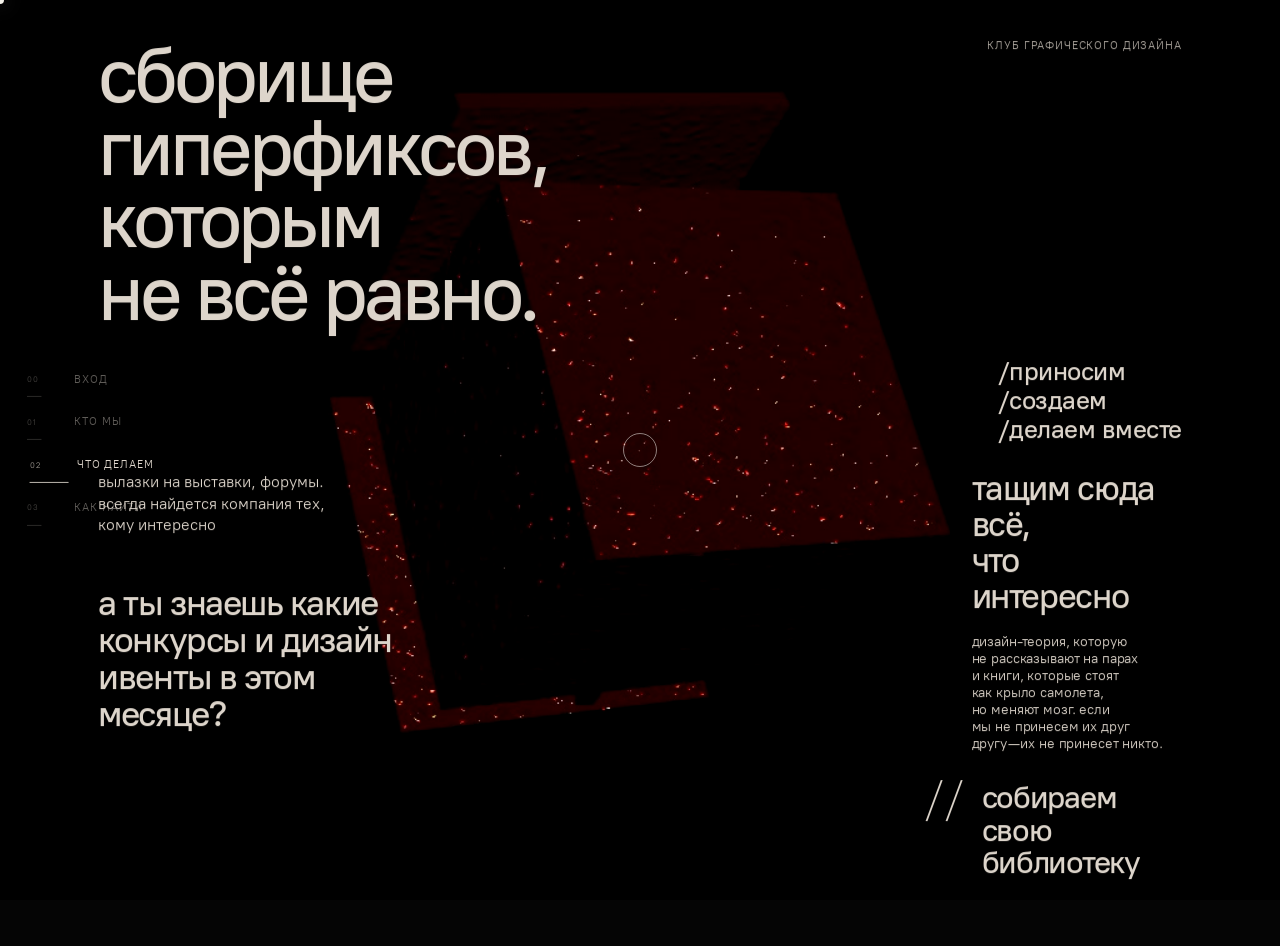
==== chto-my-delaem.html @ bb672cd8 "Publish complete current site" ====
<!doctype html>
<html lang="ru">
<head>
  <meta charset="UTF-8" />
  <meta name="viewport" content="width=device-width, initial-scale=1.0" />
  <title>Что мы делаем — Pulse Atelier</title>
  <meta name="description" content="Страница Что мы делаем" />
  <link rel="stylesheet" href="styles.css?v=20260805-nav-fix1" />
</head>
<body class="page-what">
  <div class="background-media" aria-hidden="true">
    <video class="page-what-cube-video scene-video" autoplay muted loop playsinline preload="metadata" poster="media/what-bg-poster.jpg?v=20260329-whatcube2" tabindex="-1">
      <source src="media/what-bg.mp4?v=20260329-whatcube2" type="video/mp4" />
    </video>
  </div>
  <div class="cursor-dot" aria-hidden="true"></div>
  <div class="cursor-ring" aria-hidden="true"></div>
  <nav class="route-map" aria-label="Маршрут сайта">
    <a class="route-map-item" href="index.html">
      <span class="route-map-index">00</span>
      <span class="route-map-label">вход</span>
    </a>
    <a class="route-map-item" href="kto-my.html">
      <span class="route-map-index">01</span>
      <span class="route-map-label">кто мы</span>
    </a>
    <a class="route-map-item is-active" href="chto-my-delaem.html" aria-current="page">
      <span class="route-map-index">02</span>
      <span class="route-map-label">что делаем</span>
    </a>
    <a class="route-map-item" href="kak-naiti.html">
      <span class="route-map-index">03</span>
      <span class="route-map-label">как найти</span>
    </a>
  </nav>

  <main class="subpage-main">
    <section class="subpage-panel container panel reveal" data-tone="calm">
      <article class="frame what-editorial-frame">
        <a class="subpage-home-link motion-fade" href="index.html">КЛУБ ГРАФИЧЕСКОГО ДИЗАЙНА</a>

        <p class="what-utility motion-fade" aria-label="Как мы работаем">
          <span>/приносим</span>
          <span>/создаем</span>
          <span>/делаем вместе</span>
        </p>

        <h1 class="what-manifesto motion-heading-single">
          сборище гиперфиксов,<br />
          которым не&nbsp;всё равно.
        </h1>

        <p class="what-side-note">
          <span class="what-line what-line--fixed">вылазки на выставки, форумы.</span>
          <span class="what-line what-line--fixed">всегда найдется компания тех,</span>
          <span class="what-line what-line--fixed">кому интересно</span>
        </p>

        <p class="what-question">
          <span class="what-line what-line--fixed">а&nbsp;ты знаешь какие</span>
          <span class="what-line what-line--fixed">конкурсы и&nbsp;дизайн</span>
          <span class="what-line what-line--fixed">ивенты в&nbsp;этом</span>
          <span class="what-line what-line--fixed">месяце?</span>
        </p>

        <section class="what-gather" aria-label="Что мы тащим сюда">
          <h2 class="what-gather-title">
            тащим сюда всё,<br />
            что интересно
          </h2>
          <p class="what-gather-copy">
            <span class="what-line what-line--fixed">дизайн-теория, которую</span>
            <span class="what-line what-line--fixed">не рассказывают на парах</span>
            <span class="what-line what-line--fixed">и книги, которые стоят</span>
            <span class="what-line what-line--fixed">как крыло самолета,</span>
            <span class="what-line what-line--fixed">но меняют мозг. если</span>
            <span class="what-line what-line--fixed">мы не принесем их друг</span>
            <span class="what-line what-line--fixed">другу &mdash; их не принесет никто.</span>
          </p>
        </section>

        <div class="what-library" aria-label="Библиотека">
          <p class="what-library-mark">//</p>
          <p class="what-library-title">
            собираем свою<br />
            библиотеку
          </p>
        </div>

      </article>
    </section>
  </main>

  <script src="vendor/gsap/gsap.min.js"></script>
  <script src="vendor/gsap/ScrollTrigger.min.js"></script>
  <script src="script.js?v=20260805-video-fix1"></script>
</body>
</html>
---- styles.css ----
@font-face {
  font-family: "PT Root UI";
  src:
    url("media/fonts/pt-root-ui/pt-root-ui-light.woff2") format("woff2"),
    url("media/fonts/pt-root-ui/pt-root-ui-light.woff") format("woff");
  font-weight: 300;
  font-style: normal;
  font-display: swap;
}

@font-face {
  font-family: "PT Root UI";
  src:
    url("media/fonts/pt-root-ui/pt-root-ui-regular.woff2") format("woff2"),
    url("media/fonts/pt-root-ui/pt-root-ui-regular.woff") format("woff");
  font-weight: 400;
  font-style: normal;
  font-display: swap;
}

@font-face {
  font-family: "PT Root UI";
  src:
    url("media/fonts/pt-root-ui/pt-root-ui-medium.woff2") format("woff2"),
    url("media/fonts/pt-root-ui/pt-root-ui-medium.woff") format("woff");
  font-weight: 500;
  font-style: normal;
  font-display: swap;
}

@font-face {
  font-family: "PT Root UI";
  src:
    url("media/fonts/pt-root-ui/pt-root-ui-medium.woff2") format("woff2"),
    url("media/fonts/pt-root-ui/pt-root-ui-medium.woff") format("woff");
  font-weight: 600;
  font-style: normal;
  font-display: swap;
}

@font-face {
  font-family: "PT Root UI";
  src:
    url("media/fonts/pt-root-ui/pt-root-ui-bold.woff2") format("woff2"),
    url("media/fonts/pt-root-ui/pt-root-ui-bold.woff") format("woff");
  font-weight: 700;
  font-style: normal;
  font-display: swap;
}

:root {
  --font-ui: "PT Root UI", "Segoe UI", sans-serif;
  --bg: #040404;
  --ink: #e4e1db;
  --paper: transparent;
  --max: 1160px;
  --page-padding-block: 1rem;
  --frame-padding: clamp(1.35rem, 3vw, 2.5rem);
  --ui-ease-fast: 220ms ease;
  --ui-ease-medium: 700ms ease;
  --orb-color: #ff8a4c;
  --glass-button-fill: rgba(255, 255, 255, 0.09);
  --glass-button-fill-strong: rgba(255, 255, 255, 0.162);
  --glass-button-border: rgba(255, 255, 255, 0.198);
  --glass-button-shadow: 0 18px 44px rgba(0, 0, 0, 0.22);
  --glass-button-blur: 12px;
  --note-color: rgba(228, 225, 219, 0.78);
  --link-muted: rgba(228, 225, 219, 0.45);
  --panel-glass-border: rgba(255, 255, 255, 0.12);
  --panel-glass-shadow: 0 30px 88px rgba(0, 0, 0, 0.26);
}

* {
  box-sizing: border-box;
}

html,
body {
  margin: 0;
  min-height: 100%;
  scroll-behavior: smooth;
}

body {
  position: relative;
  overflow-x: hidden;
  background: var(--bg);
  color: var(--ink);
  font-family: var(--font-ui);
  cursor: none;
}

.background-media {
  position: fixed;
  inset: 0;
  z-index: 0;
  overflow: hidden;
  pointer-events: none;
}

.scene-video,
.liquid-bg,
.liquid-poster,
.webgl-bg,
.page-what-cube-video {
  position: absolute;
  inset: 0;
  width: 100%;
  height: 100%;
}

.scene-video,
.liquid-bg,
.page-what-cube-video {
  object-fit: cover;
  object-position: center center;
  display: block;
}

.liquid-bg {
  z-index: 1;
  opacity: 0;
  visibility: hidden;
  filter: saturate(0.96) contrast(1.02) brightness(0.92);
  transition: opacity 900ms ease, visibility 0s linear 900ms;
}

.liquid-poster {
  z-index: 0;
  opacity: 1;
  background: center center / cover no-repeat url("media/main-bg-poster.jpg?v=20260329-site1");
  filter: saturate(0.94) contrast(1.02) brightness(0.88);
  transform: scale(1.02);
  transition: opacity var(--ui-ease-medium), transform 1200ms ease;
}

.webgl-bg {
  z-index: 0;
  opacity: 0;
  visibility: hidden;
  transition: opacity var(--ui-ease-medium), visibility var(--ui-ease-medium);
}

.liquid-overlay {
  position: absolute;
  inset: 0;
  z-index: 2;
  background:
    radial-gradient(130% 85% at 50% 10%, rgba(8, 8, 10, 0.06) 0%, rgba(8, 8, 10, 0.22) 68%, rgba(4, 4, 4, 0.48) 100%),
    linear-gradient(to bottom, rgba(5, 5, 6, 0.1) 0%, rgba(4, 4, 4, 0.42) 100%);
}

.noise {
  position: absolute;
  inset: 0;
  z-index: 3;
  opacity: 0.035;
  background-image: radial-gradient(rgba(255, 255, 255, 0.16) 0.42px, transparent 0);
  background-size: 3px 3px;
}

body.has-video .liquid-bg {
  opacity: 1;
  visibility: visible;
  transition-delay: 0s;
}

body.has-video .liquid-poster {
  opacity: 0;
  transform: scale(1);
}

body.has-video .webgl-bg {
  opacity: 0;
  visibility: hidden;
}

body.no-video .liquid-bg {
  opacity: 0;
  visibility: hidden;
}

body.no-video .liquid-poster {
  opacity: 1;
  transform: scale(1.02);
}

body.no-video .webgl-bg {
  opacity: 1;
  visibility: visible;
}

.page-main,
.subpage-main {
  position: relative;
  z-index: 5;
}

.route-map {
  position: fixed;
  left: clamp(0.7rem, 2vw, 1.45rem);
  top: 50%;
  z-index: 20;
  display: grid;
  gap: 0.42rem;
  width: min(11.5rem, 22vw);
  transform: translateY(-50%);
  color: var(--ink);
  pointer-events: auto;
}

.route-map-item {
  position: relative;
  display: grid;
  grid-template-columns: 2.4rem minmax(0, 1fr);
  align-items: center;
  gap: 0.55rem;
  min-height: 2.25rem;
  padding: 0.35rem 0.25rem;
  color: var(--link-muted);
  text-decoration: none;
  font-size: clamp(0.68rem, 0.78vw, 0.78rem);
  line-height: 1;
  letter-spacing: 0.08em;
  text-transform: uppercase;
  transition:
    color var(--ui-ease-fast),
    transform var(--ui-ease-fast);
}

.route-map-item::before {
  content: "";
  width: 100%;
  height: 1px;
  background: currentColor;
  opacity: 0.44;
  transform: scaleX(0.38);
  transform-origin: left center;
  transition:
    opacity var(--ui-ease-fast),
    transform var(--ui-ease-fast);
}

.route-map-item:hover,
.route-map-item:focus-visible,
.route-map-item.is-active {
  color: var(--ink);
  transform: translateX(0.16rem);
}

.route-map-item:hover::before,
.route-map-item:focus-visible::before,
.route-map-item.is-active::before {
  opacity: 0.86;
  transform: scaleX(1);
}

.route-map-index {
  grid-column: 1;
  grid-row: 1;
  font-size: 0.72em;
  opacity: 0.72;
}

.route-map-label {
  grid-column: 2;
  grid-row: 1;
  overflow: hidden;
  text-overflow: ellipsis;
  white-space: nowrap;
}

.container {
  width: min(100% - 1.2rem, var(--max));
  margin-inline: auto;
}

.page-main {
  scroll-snap-type: y proximity;
  padding-block: var(--page-padding-block);
}

.panel {
  min-height: 100svh;
  display: grid;
  align-content: center;
  scroll-snap-align: start;
}

.frame {
  position: relative;
  min-height: min(88vh, 720px);
  overflow: hidden;
  padding: var(--frame-padding);
  color: var(--ink);
  border-radius: 28px;
  will-change: transform, opacity;
}

.frame::before {
  display: none;
}

.frame-grid {
  display: grid;
  grid-template-columns: repeat(12, 1fr);
  grid-template-rows: auto 1fr auto;
}

.frame-note {
  position: absolute;
  top: 0.9rem;
  right: 0.9rem;
  margin: 0;
  color: var(--note-color);
  text-transform: uppercase;
  letter-spacing: 0.1em;
  font-size: clamp(0.48rem, 0.84vw, 0.66rem);
  white-space: nowrap;
  will-change: transform, opacity;
}

.frame-note-link {
  color: inherit;
  text-decoration: none;
  padding: 0.5rem 0.8rem;
}

.page-home .frame-note-home {
  color: inherit;
  text-decoration: none;
  padding: 0;
  display: inline-block;
  max-width: min(17rem, 24vw);
  text-align: right;
  white-space: normal;
  line-height: 1.35;
  letter-spacing: 0.08em;
}

.page-home .frame-note-home:hover,
.page-home .frame-note-home:focus-visible {
  color: inherit;
  text-decoration: none;
}

.subpage-home-link {
  grid-area: home-link;
  justify-self: end;
  align-self: start;
  margin: 0;
  display: inline-block;
  max-width: min(15rem, 22vw);
  color: var(--note-color);
  text-decoration: none;
  text-align: right;
  text-transform: uppercase;
  letter-spacing: 0.08em;
  font-size: clamp(0.48rem, 0.84vw, 0.66rem);
  line-height: 1.35;
  white-space: normal;
}

.subpage-home-link:hover,
.subpage-home-link:focus-visible {
  color: var(--ink);
  text-decoration: none;
}

.frame-note-link,
.footer-link,
.subpage-link,
.kto-action {
  position: relative;
  z-index: 1;
  overflow: hidden;
  isolation: isolate;
  display: inline-flex;
  align-items: center;
  justify-content: center;
  border-radius: 999px;
  border: 1px solid var(--glass-button-border);
  background: linear-gradient(180deg, var(--glass-button-fill-strong) 0%, var(--glass-button-fill) 100%);
  box-shadow:
    var(--glass-button-shadow),
    inset 0 1px 0 rgba(255, 255, 255, 0.14);
  backdrop-filter: blur(var(--glass-button-blur));
  -webkit-backdrop-filter: blur(var(--glass-button-blur));
}

.frame-note-link::before,
.footer-link::before,
.subpage-link::before,
.kto-action::before {
  content: "";
  position: absolute;
  inset: 0;
  z-index: -1;
  background:
    linear-gradient(180deg, rgba(255, 255, 255, 0.108), rgba(255, 255, 255, 0.027)),
    radial-gradient(circle at 20% 20%, rgba(255, 255, 255, 0.144), transparent 48%);
  pointer-events: none;
}

.frame-note-link::after,
.footer-link::after,
.subpage-link::after,
.kto-action::after {
  content: "";
  position: absolute;
  inset: 0;
  z-index: -1;
  opacity: 0.162;
  background-image: radial-gradient(rgba(255, 255, 255, 0.34) 0.5px, transparent 0);
  background-size: 4px 4px;
  pointer-events: none;
}

.frame-note-link:hover,
.frame-note-link:focus-visible,
.footer-link:hover,
.footer-link:focus-visible,
.subpage-link:hover,
.subpage-link:focus-visible,
.kto-action:hover,
.kto-action:focus-visible {
  border-color: rgba(255, 255, 255, 0.306);
  box-shadow:
    0 24px 56px rgba(0, 0, 0, 0.28),
    inset 0 1px 0 rgba(255, 255, 255, 0.162);
}

h1,
h2 {
  margin: 0;
  color: inherit;
  font-family: var(--font-ui);
}

h1 {
  font-size: clamp(2.2rem, 4.1vw, 3.9rem);
  line-height: 1.1;
  font-weight: 400;
  letter-spacing: 0.34em;
  will-change: transform, opacity;
}

h2 {
  font-weight: 400;
}

.heading-line {
  display: block;
  overflow: hidden;
}

.heading-line > span {
  display: inline-block;
  transform: translateY(110%);
  opacity: 0;
}

.motion-heading-single,
.motion-word,
.motion-fade {
  opacity: 0;
  transform: translateY(20px);
}

.reveal {
  opacity: 1;
  transform: none;
}

.word {
  position: absolute;
  margin: 0;
  color: inherit;
  font-size: clamp(2rem, 3vw, 2.8rem);
  font-weight: 500;
  line-height: 1;
  user-select: none;
  will-change: transform, opacity;
}

.hero-line {
  grid-column: 1 / 13;
  align-self: start;
  margin-top: 0.7rem;
  max-width: none;
  font-size: clamp(1.7rem, 3vw, 2.5rem);
  letter-spacing: 0.26em;
  white-space: nowrap;
}

.word-search {
  left: 7%;
  top: 53%;
}

.word-show {
  left: 2%;
  top: 11%;
}

.word-experiment {
  right: 2%;
  bottom: 14%;
}

.home-hero-frame,
.home-showcase-frame {
  position: relative;
  isolation: isolate;
  border: 1px solid rgba(255, 255, 255, 0.08);
  background:
    linear-gradient(180deg, rgba(12, 13, 16, 0.34) 0%, rgba(7, 8, 10, 0.2) 48%, rgba(4, 4, 4, 0.12) 100%),
    radial-gradient(circle at top left, rgba(255, 255, 255, 0.06), transparent 38%);
  box-shadow: var(--panel-glass-shadow);
  backdrop-filter: blur(16px);
}

.home-hero-frame {
  --hero-accent: #ff8a4c;
  --hero-shift-x: 0px;
  --hero-shift-y: 0px;
  --hero-progress: 0;
  --hero-spot-x: 52%;
  --hero-spot-y: 38%;
  min-height: calc(100svh - 2rem);
  display: grid;
  grid-template-columns: repeat(12, minmax(0, 1fr));
  grid-template-areas:
    "topline topline topline topline . . . . . . . ."
    "kicker kicker note note . . . . signal signal signal signal"
    ". . club club club club club club signal signal signal signal"
    ". . . . . . . . caption caption caption caption"
    "scroll scroll scroll . . . . . caption caption caption caption";
  grid-template-rows: auto auto auto minmax(0, 1fr) auto;
  row-gap: clamp(1rem, 2vw, 1.8rem);
  column-gap: clamp(0.9rem, 1.7vw, 1.5rem);
  align-items: start;
}

.home-hero-frame::after {
  content: "";
  position: absolute;
  left: 6%;
  right: 6%;
  bottom: 0;
  height: 1px;
  background: linear-gradient(90deg, transparent, rgba(255, 255, 255, 0.22), transparent);
  opacity: calc(0.28 + var(--hero-progress) * 0.32);
}

.home-hero-aura,
.home-hero-grid,
.home-showcase-glow {
  position: absolute;
  inset: 0;
  pointer-events: none;
}

.home-hero-aura {
  z-index: 0;
  opacity: 0.14;
  background:
    radial-gradient(circle at var(--hero-spot-x) var(--hero-spot-y), var(--hero-accent) 0%, transparent 34%),
    radial-gradient(circle at 18% 18%, rgba(255, 255, 255, 0.16) 0%, transparent 28%);
  filter: blur(14px) saturate(1.18);
  mix-blend-mode: screen;
  transform: translate(calc(var(--hero-shift-x) * 0.18), calc(var(--hero-shift-y) * 0.18)) scale(calc(1 + var(--hero-progress) * 0.05));
  transition: opacity 260ms ease, transform 260ms ease;
}

.home-hero-grid {
  z-index: 0;
  opacity: 0.14;
  background-image:
    linear-gradient(rgba(255, 255, 255, 0.08) 1px, transparent 1px),
    linear-gradient(90deg, rgba(255, 255, 255, 0.08) 1px, transparent 1px);
  background-size: clamp(62px, 8vw, 104px) clamp(62px, 8vw, 104px);
  mask-image: linear-gradient(180deg, rgba(0, 0, 0, 0.82) 0%, rgba(0, 0, 0, 0.42) 64%, transparent 100%);
  transform: translate(calc(var(--hero-shift-x) * -0.12), calc(var(--hero-shift-y) * -0.08));
  transition: transform 260ms ease;
}

.home-hero-topline,
.home-kicker,
.home-hero-footnote,
.home-club-wrap,
.home-signal-stack,
.home-signal-caption,
.home-scroll-link,
.home-showcase-kicker,
.home-verb-list,
.home-showcase-detail,
.home-burst {
  position: relative;
  z-index: 1;
}

.home-hero-topline {
  grid-area: topline;
  display: flex;
  gap: 0.8rem;
  align-items: center;
  align-self: start;
  justify-self: start;
  max-width: 22rem;
  margin: 0;
  color: var(--note-color);
  font-size: clamp(0.74rem, 0.95vw, 0.9rem);
  letter-spacing: 0.18em;
  text-transform: uppercase;
}

.home-hero-topline span:last-child {
  color: var(--link-muted);
}

.home-kicker {
  grid-area: kicker;
  margin: 0;
  align-self: start;
  color: rgba(244, 239, 233, 0.92);
  font-size: clamp(1.7rem, 2.4vw, 2.45rem);
  line-height: 1;
  letter-spacing: -0.03em;
}

.home-hero-footnote {
  grid-area: note;
  margin: 0;
  align-self: end;
  max-width: 20rem;
  color: var(--note-color);
  font-size: clamp(0.94rem, 1.1vw, 1.04rem);
  line-height: 1.3;
}

.home-hero-footnote-struck {
  font-size: clamp(1.13rem, 1.32vw, 1.25rem);
  text-decoration: line-through;
  text-decoration-thickness: 1.5px;
  text-decoration-color: rgba(228, 225, 219, 0.82);
  text-decoration-skip-ink: none;
}

.home-club-wrap {
  grid-area: club;
  transform: translate(calc(var(--hero-shift-x) * 0.08), calc(var(--hero-shift-y) * 0.05));
  transition: transform 260ms ease;
}

.home-club {
  margin: 0;
  display: grid;
  justify-items: start;
  gap: 0.08em;
  align-self: start;
  font-size: clamp(3rem, 5.9vw, 5.8rem);
  font-weight: 500;
  line-height: 0.88;
  letter-spacing: -0.06em;
}

.home-club-line {
  display: block;
}

.home-club-line-shift {
  margin-left: clamp(7.6rem, 14vw, 12rem);
}

.home-signal-stack {
  grid-area: signal;
  align-self: start;
  justify-self: end;
  display: grid;
  gap: 0.72rem;
  width: min(100%, 23rem);
  padding-top: 0.1rem;
  transform: translate(calc(var(--hero-shift-x) * -0.12), calc(var(--hero-shift-y) * -0.06));
  transition: transform 260ms ease;
}

.home-signal,
.home-verb-chip {
  appearance: none;
  width: 100%;
  border: 1px solid rgba(255, 255, 255, 0.11);
  border-radius: 20px;
  background:
    linear-gradient(180deg, rgba(255, 255, 255, 0.07) 0%, rgba(255, 255, 255, 0.02) 100%),
    rgba(7, 8, 10, 0.28);
  box-shadow:
    inset 0 1px 0 rgba(255, 255, 255, 0.08),
    0 18px 40px rgba(0, 0, 0, 0.16);
  color: inherit;
  font: inherit;
  text-align: left;
  transition:
    border-color var(--ui-ease-fast),
    background var(--ui-ease-fast),
    box-shadow var(--ui-ease-fast),
    color var(--ui-ease-fast);
}

.home-signal {
  display: grid;
  grid-template-columns: auto 1fr;
  gap: 0.8rem;
  align-items: start;
  padding: 0.98rem 1rem;
}

.home-signal:hover,
.home-signal:focus-visible,
.home-signal.is-active,
.home-verb-chip:hover,
.home-verb-chip:focus-visible,
.home-verb-chip.is-active {
  border-color: rgba(255, 255, 255, 0.22);
  background:
    linear-gradient(180deg, rgba(255, 255, 255, 0.16) 0%, rgba(255, 255, 255, 0.05) 100%),
    rgba(7, 8, 10, 0.3);
  box-shadow:
    inset 0 1px 0 rgba(255, 255, 255, 0.14),
    0 24px 48px rgba(0, 0, 0, 0.2);
}

.home-signal:focus-visible,
.home-verb-chip:focus-visible {
  outline: 2px solid rgba(245, 242, 235, 0.44);
  outline-offset: 3px;
}

.home-signal-index {
  margin-top: 0.12rem;
  color: var(--link-muted);
  font-size: 0.74rem;
  letter-spacing: 0.16em;
  text-transform: uppercase;
}

.home-signal-title {
  display: block;
  font-size: clamp(1rem, 1.45vw, 1.28rem);
  line-height: 1.08;
  letter-spacing: -0.03em;
}

.home-signal-caption {
  grid-area: caption;
  align-self: end;
  justify-self: end;
  width: min(100%, 23rem);
  padding-top: 1.4rem;
  border-top: 1px solid rgba(255, 255, 255, 0.12);
  transform: translate(calc(var(--hero-shift-x) * -0.05), calc(var(--hero-shift-y) * 0.04));
  transition: transform 260ms ease;
}

.home-signal-label,
.home-showcase-label {
  margin: 0 0 0.4rem;
  color: var(--link-muted);
  font-size: clamp(0.72rem, 0.95vw, 0.86rem);
  letter-spacing: 0.18em;
  text-transform: uppercase;
}

.home-signal-copy {
  margin: 0;
  font-size: clamp(1.08rem, 1.45vw, 1.42rem);
  line-height: 1.14;
  letter-spacing: -0.03em;
}

.home-scroll-link {
  grid-area: scroll;
  align-self: end;
  justify-self: start;
  display: inline-flex;
  justify-content: center;
  align-items: center;
  gap: 0;
  min-width: 3.4rem;
  width: fit-content;
  padding: 0.9rem 1.18rem;
  border-radius: 999px;
  border: 1px solid rgba(255, 255, 255, 0.14);
  background: rgba(10, 11, 14, 0.3);
  color: inherit;
  text-decoration: none;
  letter-spacing: 0.08em;
  text-transform: uppercase;
  font-size: clamp(0.78rem, 1vw, 0.92rem);
}

.home-scroll-link::after {
  content: "↘";
  font-size: 1rem;
  line-height: 1;
}

.home-scroll-link:hover,
.home-scroll-link:focus-visible {
  border-color: rgba(255, 255, 255, 0.26);
  background: rgba(15, 16, 20, 0.42);
}

.home-showcase-frame {
  --showcase-accent: #ff8a4c;
  --showcase-spot-x: 52%;
  --showcase-spot-y: 50%;
  min-height: calc(100svh - 2rem);
  display: grid;
  grid-template-columns: repeat(12, minmax(0, 1fr));
  grid-template-areas:
    "kicker kicker kicker . . . . . burst burst burst burst"
    "verbs verbs verbs verbs verbs verbs detail detail detail detail detail detail"
    ". . . . . . detail detail detail detail detail detail";
  grid-template-rows: auto auto minmax(0, 1fr);
  row-gap: clamp(1rem, 2vw, 1.75rem);
  column-gap: clamp(0.9rem, 1.7vw, 1.5rem);
  align-items: start;
}

.home-showcase-glow {
  z-index: 0;
  opacity: 0.15;
  background:
    radial-gradient(circle at var(--showcase-spot-x) var(--showcase-spot-y), var(--showcase-accent) 0%, transparent 32%),
    linear-gradient(180deg, rgba(255, 255, 255, 0.08), transparent 60%);
  filter: blur(16px) saturate(1.16);
  mix-blend-mode: screen;
}

.home-showcase-kicker {
  grid-area: kicker;
  margin: 0;
  color: var(--note-color);
  font-size: clamp(0.82rem, 1vw, 0.96rem);
  letter-spacing: 0.18em;
  text-transform: uppercase;
}

.home-verb-list {
  grid-area: verbs;
  margin: 0;
  display: grid;
  gap: 0.68rem;
  align-self: start;
  width: min(100%, 30rem);
}

.home-verb-chip {
  padding: 0.96rem 1rem;
  font-size: clamp(1.36rem, 2vw, 2rem);
  font-weight: 400;
  line-height: 1;
  letter-spacing: -0.04em;
}

.home-showcase-detail {
  grid-area: detail;
  align-self: end;
  justify-self: end;
  width: min(100%, 25rem);
  padding: 1.2rem 1.2rem 1.25rem;
  border-radius: 26px;
  border: 1px solid rgba(255, 255, 255, 0.1);
  background:
    linear-gradient(180deg, rgba(255, 255, 255, 0.06) 0%, rgba(255, 255, 255, 0.03) 100%),
    rgba(7, 8, 10, 0.22);
  box-shadow:
    inset 0 1px 0 rgba(255, 255, 255, 0.1),
    0 18px 42px rgba(0, 0, 0, 0.16);
}

.home-showcase-copy {
  margin: 0;
  font-size: clamp(1.5rem, 2.4vw, 2.28rem);
  font-weight: 400;
  line-height: 0.98;
  letter-spacing: -0.05em;
}

.home-burst {
  grid-area: burst;
  justify-self: end;
  align-self: start;
  margin: 0;
  color: rgba(244, 239, 233, 0.8);
  font-size: clamp(3rem, 7vw, 6.2rem);
  line-height: 0.88;
  letter-spacing: -0.06em;
}

.frame-grid-final {
  min-height: calc(100svh - 2rem);
  display: grid;
  grid-template-columns: minmax(0, 1fr) auto minmax(0, 1fr);
  grid-template-rows: auto minmax(0, 1fr) auto;
  grid-template-areas:
    ". note note"
    "title title title"
    "nav-left nav-left nav-right";
  align-items: stretch;
}

.footer-note {
  position: static;
  grid-area: note;
  justify-self: end;
  align-self: start;
  margin-bottom: 0;
}

.footer-title-wrap {
  grid-area: title;
  display: grid;
  min-height: 0;
  place-items: center;
}

.mega-word {
  width: 100%;
  font-size: clamp(4.6rem, 11vw, 9.6rem);
  font-weight: 400;
  letter-spacing: 0.22em;
  line-height: 0.9;
  text-align: center;
  white-space: nowrap;
}

.home-final-frame {
  grid-template-areas:
    "mark . ."
    "title title title"
    ". . .";
}

.home-final-mark {
  grid-area: mark;
  align-self: start;
  justify-self: start;
  margin: 0;
  font-size: clamp(2.2rem, 3.4vw, 3.3rem);
  line-height: 1;
  letter-spacing: -0.04em;
}

.footer-nav {
  display: grid;
  gap: 0.65rem;
  align-self: end;
  margin: 0;
  padding-bottom: 0.45rem;
}

.footer-nav-left {
  grid-area: nav-left;
  justify-self: start;
}

.footer-nav-right {
  grid-area: nav-right;
  justify-self: end;
}

.footer-link {
  color: inherit;
  text-decoration: none;
  padding: 0.72rem 1.18rem;
  font-size: clamp(1rem, 1.4vw, 1.45rem);
  font-weight: 500;
  line-height: 1;
  white-space: nowrap;
}

.footer-link-subtle {
  text-transform: none;
}

.footer-link-lowercase {
  text-transform: none;
}

.page-home .footer-link-subtle {
  font-size: clamp(1.08rem, 1.5vw, 1.56rem);
}

.page-home .footer-link-light-glass {
  background:
    linear-gradient(180deg, rgba(255, 255, 255, 0.18) 0%, rgba(255, 255, 255, 0.08) 100%),
    linear-gradient(180deg, rgba(255, 255, 255, 0.1) 0%, rgba(255, 255, 255, 0.04) 100%);
  border-color: rgba(255, 255, 255, 0.24);
  box-shadow:
    0 22px 52px rgba(0, 0, 0, 0.24),
    inset 0 1px 0 rgba(255, 255, 255, 0.16);
  color: #24262b;
}

.page-home .footer-link-light-glass::before {
  background:
    linear-gradient(180deg, rgba(255, 255, 255, 0.18), rgba(255, 255, 255, 0.04)),
    radial-gradient(circle at 18% 18%, rgba(255, 255, 255, 0.16), transparent 46%);
}

.page-home .footer-link-light-glass::after {
  opacity: 0.09;
}

.page-home .footer-link-light-glass:hover,
.page-home .footer-link-light-glass:focus-visible {
  background:
    linear-gradient(180deg, rgba(255, 255, 255, 0.24) 0%, rgba(255, 255, 255, 0.12) 100%),
    linear-gradient(180deg, rgba(255, 255, 255, 0.13) 0%, rgba(255, 255, 255, 0.06) 100%);
  border-color: rgba(255, 255, 255, 0.3);
  color: #1d1f24;
}

.cursor-dot,
.cursor-ring {
  position: fixed;
  left: 0;
  top: 0;
  z-index: 99;
  border-radius: 50%;
  pointer-events: none;
  transform: translate(-50%, -50%);
}

.cursor-dot {
  width: 8px;
  height: 8px;
  background: #f5f2eb;
  box-shadow: 0 0 20px rgba(245, 242, 235, 0.28);
}

.cursor-ring {
  width: 34px;
  height: 34px;
  border: 1px solid rgba(245, 242, 235, 0.48);
  transition:
    width var(--ui-ease-fast),
    height var(--ui-ease-fast),
    border-color var(--ui-ease-fast),
    background-color var(--ui-ease-fast);
}

.cursor-ring.active {
  width: 52px;
  height: 52px;
  border-color: rgba(245, 242, 235, 0.74);
  background-color: rgba(245, 242, 235, 0.08);
}

.subpage-main {
  min-height: 100svh;
  display: grid;
  align-items: start;
  padding-block: var(--page-padding-block);
}

.subpage-panel {
  min-height: calc(100svh - 2rem);
  display: grid;
  align-content: start;
}

.subpage-frame {
  min-height: calc(100svh - 2rem);
  display: grid;
  grid-template-columns: repeat(12, minmax(0, 1fr));
  grid-template-rows: auto 1fr auto;
  grid-template-areas:
    "top-left top-left top-left . . . . . . note note note"
    ". . . . . . . . . . . ."
    "bottom-left bottom-left bottom-left . . . . . . bottom-right bottom-right bottom-right";
  padding: var(--frame-padding);
}

.subpage-note {
  position: static;
  grid-area: note;
  align-self: start;
  justify-self: end;
  margin: 0;
}

.subpage-title {
  margin: 0;
  color: inherit;
  font-size: clamp(2rem, 3vw, 2.7rem);
  font-weight: 500;
  line-height: 1;
  letter-spacing: 0.02em;
  white-space: nowrap;
}

.subpage-title--top-left {
  grid-area: top-left;
  align-self: start;
  justify-self: start;
}

.subpage-title--bottom-left {
  grid-area: bottom-left;
  align-self: end;
  justify-self: start;
}

.subpage-title--bottom-right {
  grid-area: bottom-right;
  align-self: end;
  justify-self: end;
}

.subpage-link {
  margin: 0;
  color: var(--link-muted);
  text-decoration: none;
  padding: 0.68rem 1.05rem;
  font-size: clamp(1rem, 1.35vw, 1.35rem);
  font-weight: 500;
  line-height: 1;
  white-space: nowrap;
  transition: color var(--ui-ease-fast);
}

.subpage-link:hover,
.subpage-link:focus-visible,
.subpage-link.is-active {
  color: inherit;
}

.subpage-frame-kto .subpage-title--top-left,
.subpage-frame-what .subpage-title--bottom-left,
.subpage-frame-find .subpage-title--bottom-right {
  font-size: clamp(2.1rem, 3.2vw, 2.9rem);
  font-weight: 500;
}

.subpage-link-what-top,
.subpage-link-find-top {
  grid-area: top-left;
  align-self: start;
  justify-self: start;
}

.subpage-link-what-right {
  grid-area: bottom-right;
  align-self: end;
  justify-self: end;
  text-align: right;
}

.subpage-link-find-bottom-left {
  grid-area: bottom-left;
  align-self: end;
  justify-self: start;
}

body.page-what {
  --ink: #ddd5cb;
  --glass-button-fill: rgba(255, 255, 255, 0.081);
  --glass-button-fill-strong: rgba(255, 255, 255, 0.13);
  --glass-button-border: rgba(255, 255, 255, 0.13);
  --glass-button-shadow: 0 22px 60px rgba(0, 0, 0, 0.28);
  --note-color: rgba(221, 213, 203, 0.78);
  --link-muted: rgba(221, 213, 203, 0.43);
  background: #050505;
  color: var(--ink);
}

body.page-what .background-media {
  background: #050505;
}

body.page-what .page-what-cube-video {
  z-index: 1;
  opacity: 1;
  filter: saturate(1.08) contrast(1.06) brightness(0.98);
}

body.page-what .cursor-dot {
  background: #f5f2eb;
  box-shadow: 0 0 20px rgba(245, 242, 235, 0.28);
}

body.page-what .cursor-ring {
  border-color: rgba(245, 242, 235, 0.52);
}

body.page-what .cursor-ring.active {
  border-color: rgba(245, 242, 235, 0.74);
  background-color: rgba(245, 242, 235, 0.08);
}

.what-editorial-frame {
  min-height: calc(100svh - 2rem);
  display: grid;
  grid-template-columns: repeat(12, minmax(0, 1fr));
  grid-template-areas:
    "headline headline headline headline headline headline headline . home-link home-link home-link home-link"
    ". . . . . . . . utility utility utility utility"
    "left-copy left-copy left-copy . . . . . right-block right-block right-block right-block"
    "question question question question . . . . right-block right-block right-block right-block"
    ". . . . . . . . library library library library";
  grid-template-rows: auto auto auto auto minmax(3.4rem, 1fr);
  column-gap: clamp(1rem, 1.65vw, 1.45rem);
  row-gap: clamp(1.15rem, 2.25vw, 2.1rem);
  align-items: start;
  padding: clamp(2rem, 3.2vw, 2.85rem) clamp(2rem, 3vw, 2.85rem) clamp(1.9rem, 2.6vw, 2.5rem);
}

.what-editorial-frame > * {
  min-width: 0;
}

.what-utility {
  grid-area: utility;
  justify-self: end;
  margin: 0;
  display: grid;
  gap: 0.14rem;
  text-align: left;
  font-size: clamp(1.28rem, 2vw, 2.1rem);
  font-weight: 500;
  line-height: 1.04;
  letter-spacing: -0.02em;
}

.what-utility span {
  display: block;
}

.what-manifesto {
  grid-area: headline;
  align-self: start;
  margin: 0;
  max-width: 10.2ch;
  font-size: clamp(3.3rem, 6.2vw, 5.7rem);
  font-weight: 500;
  line-height: 0.915;
  letter-spacing: -0.05em;
  text-transform: none;
  white-space: normal;
}

.what-line {
  display: block;
}

.what-line--fixed {
  white-space: nowrap;
}

.what-side-note {
  grid-area: left-copy;
  margin: 0;
  max-width: 19rem;
  font-size: clamp(0.98rem, 1.28vw, 1.26rem);
  line-height: 1.3;
  color: rgba(221, 213, 203, 0.87);
}

.what-question {
  grid-area: question;
  margin: 0;
  max-width: 13rem;
  font-size: clamp(1.95rem, 2.85vw, 3.1rem);
  font-weight: 500;
  line-height: 1.02;
  letter-spacing: -0.04em;
}

.what-gather {
  grid-area: right-block;
  justify-self: end;
  align-self: start;
  max-width: 21.5rem;
  display: grid;
  gap: 1.15rem;
}

.what-gather-title {
  margin: 0;
  max-width: 10ch;
  font-size: clamp(1.92rem, 2.7vw, 3.12rem);
  font-weight: 500;
  line-height: 1.04;
  letter-spacing: -0.04em;
}

.what-gather-copy {
  margin: 0;
  max-width: 21.5rem;
  font-size: clamp(0.9rem, 1.02vw, 1.02rem);
  line-height: 1.18;
  letter-spacing: -0.01em;
  color: rgba(221, 213, 203, 0.87);
}

.what-library {
  grid-area: library;
  justify-self: end;
  align-self: start;
  display: grid;
  grid-template-columns: auto minmax(0, 1fr);
  column-gap: clamp(0.7rem, 1.4vw, 1.1rem);
  align-items: start;
  max-width: 19rem;
}

.what-library-mark {
  margin: 0;
  font-size: clamp(2.4rem, 3.5vw, 3.6rem);
  font-weight: 300;
  line-height: 0.85;
  transform: translateY(-0.08em);
}

.what-library-title {
  margin: 0;
  max-width: 10ch;
  font-size: clamp(1.9rem, 2.5vw, 2.95rem);
  font-weight: 500;
  line-height: 1.02;
  letter-spacing: -0.04em;
}

.what-nav {
  grid-area: nav;
  display: flex;
  flex-wrap: wrap;
  gap: 0.9rem;
  align-self: end;
  margin-top: 0.2rem;
}

.what-nav-link {
  font-size: clamp(0.95rem, 1.18vw, 1.12rem);
  font-weight: 500;
  letter-spacing: 0.02em;
}

body.page-kto {
  --ink: #ada89f;
  --glass-button-fill: rgba(255, 255, 255, 0.108);
  --glass-button-fill-strong: rgba(255, 255, 255, 0.162);
  --glass-button-border: rgba(255, 255, 255, 0.162);
  --glass-button-shadow: 0 22px 68px rgba(0, 0, 0, 0.32);
  --note-color: rgba(173, 168, 159, 0.78);
  --link-muted: rgba(173, 168, 159, 0.52);
  background: #050505;
  color: var(--ink);
}

body.page-kto .liquid-poster {
  background-image: url("media/kto-bg-poster.jpg?v=20260329-ktofallback1");
}

body.page-kto .liquid-bg {
  filter: saturate(1.04) contrast(1.02) brightness(0.9);
}

body.page-kto .liquid-overlay,
body.page-kto .noise {
  display: none;
}

body.page-kto .cursor-dot {
  background: #f5f2eb;
  box-shadow: 0 0 20px rgba(245, 242, 235, 0.24);
}

body.page-kto .cursor-ring {
  border-color: rgba(245, 242, 235, 0.46);
}

body.page-kto .cursor-ring.active {
  border-color: rgba(245, 242, 235, 0.72);
  background-color: rgba(245, 242, 235, 0.08);
}

body.page-kto .kto-action {
  background:
    linear-gradient(180deg, rgba(255, 255, 255, 0.18) 0%, rgba(255, 255, 255, 0.08) 100%),
    linear-gradient(180deg, rgba(255, 255, 255, 0.1) 0%, rgba(255, 255, 255, 0.04) 100%);
  border-color: rgba(255, 255, 255, 0.24);
  box-shadow:
    0 22px 52px rgba(0, 0, 0, 0.24),
    inset 0 1px 0 rgba(255, 255, 255, 0.16);
  color: var(--ink);
}

body.page-kto .kto-action::before {
  background:
    linear-gradient(180deg, rgba(255, 255, 255, 0.18), rgba(255, 255, 255, 0.04)),
    radial-gradient(circle at 18% 18%, rgba(255, 255, 255, 0.16), transparent 46%);
}

body.page-kto .kto-action::after {
  opacity: 0.09;
}

body.page-kto .kto-action:hover,
body.page-kto .kto-action:focus-visible {
  background:
    linear-gradient(180deg, rgba(255, 255, 255, 0.24) 0%, rgba(255, 255, 255, 0.12) 100%),
    linear-gradient(180deg, rgba(255, 255, 255, 0.13) 0%, rgba(255, 255, 255, 0.06) 100%);
  border-color: rgba(255, 255, 255, 0.3);
  color: var(--ink);
}

body.page-kto .kto-action-graphite {
  color: #24262b;
}

body.page-kto .kto-action-graphite:hover,
body.page-kto .kto-action-graphite:focus-visible {
  color: #1d1f24;
}

.kto-editorial-frame {
  min-height: calc(100svh - 2rem);
  display: grid;
  grid-template-columns: repeat(12, minmax(0, 1fr));
  grid-template-areas:
    "hero hero hero hero hero hero . . home-link home-link home-link home-link"
    ". . . . . . . . . . . ."
    "emergence emergence emergence . . . . . place place place place"
    ". . . . . . . . . . . ."
    "whole whole whole whole . . . . definition definition definition definition"
    ". . . . . . share share share share share share";
  grid-template-rows: auto minmax(4.4rem, 1fr) auto minmax(4rem, 1fr) auto auto;
  column-gap: clamp(1rem, 1.7vw, 1.5rem);
  row-gap: clamp(1.15rem, 2.3vw, 2.15rem);
  align-items: start;
  padding: clamp(2rem, 3.2vw, 2.9rem) clamp(2rem, 3vw, 2.9rem) clamp(1.9rem, 2.7vw, 2.5rem);
}

.kto-editorial-frame > * {
  min-width: 0;
}

.kto-line {
  display: block;
}

.kto-line--fixed {
  white-space: nowrap;
}

.kto-hero {
  grid-area: hero;
  margin: 0;
  max-width: 7.3ch;
  font-size: clamp(3.45rem, 6.5vw, 6rem);
  font-weight: 500;
  line-height: 0.9;
  letter-spacing: -0.055em;
}

.kto-emergence {
  grid-area: emergence;
  margin: 0;
  max-width: 14rem;
  font-size: clamp(1rem, 1.34vw, 1.24rem);
  line-height: 1.26;
  color: rgba(173, 168, 159, 0.9);
}

.kto-place {
  grid-area: place;
  justify-self: end;
  margin: 0;
  max-width: 15rem;
  font-size: clamp(1rem, 1.34vw, 1.24rem);
  line-height: 1.26;
  color: rgba(173, 168, 159, 0.9);
}

.kto-whole {
  grid-area: whole;
  align-self: end;
  margin: 0;
  max-width: 22rem;
  font-size: clamp(1rem, 1.34vw, 1.24rem);
  font-weight: 600;
  line-height: 1.14;
  color: rgba(173, 168, 159, 0.92);
}

.kto-definition-block {
  grid-area: definition;
  justify-self: end;
  align-self: start;
  display: grid;
  grid-template-columns: auto minmax(0, 1fr);
  column-gap: clamp(0.8rem, 1.45vw, 1.1rem);
  align-items: start;
  max-width: 21.5rem;
}

.kto-definition-mark {
  margin: 0;
  font-size: clamp(2.4rem, 3.4vw, 3.5rem);
  font-weight: 300;
  line-height: 0.84;
  transform: translateY(-0.05em);
}

.kto-definition-copy {
  margin: 0;
  font-size: clamp(1rem, 1.32vw, 1.18rem);
  line-height: 1.26;
  color: rgba(173, 168, 159, 0.9);
}

.kto-share {
  grid-area: share;
  justify-self: end;
  align-self: end;
  margin: 0;
  max-width: 36rem;
  display: grid;
  gap: 0.18rem;
  font-size: clamp(2.05rem, 3.2vw, 3.2rem);
  font-weight: 400;
  line-height: 1;
  letter-spacing: -0.04em;
}

.kto-share-top {
  display: grid;
  grid-template-columns: repeat(4, auto);
  justify-content: end;
  column-gap: clamp(1rem, 2.2vw, 2.35rem);
}

.kto-share-bottom {
  justify-self: end;
}

.kto-editorial-nav {
  grid-area: nav;
  justify-self: start;
  align-self: end;
  display: flex;
  flex-wrap: wrap;
  gap: 0.95rem;
}

.subpage-main-kto-layout {
  min-height: 100svh;
  padding-block: 0;
}

.frame-kto-composition {
  min-height: 100svh;
  display: grid;
  grid-template-columns: 24% 1fr 24%;
  grid-template-rows: auto auto 1fr auto;
  grid-template-areas:
    "title . note"
    "lead . question"
    "text . definition"
    "manifesto . actions";
  row-gap: clamp(1.2rem, 2.4vw, 2.2rem);
  column-gap: clamp(1rem, 2.4vw, 2rem);
  padding: clamp(2rem, 4vw, 3.7rem) clamp(2rem, 4vw, 3.8rem);
}

.kto-note {
  position: static;
  grid-area: note;
  align-self: start;
  justify-self: end;
}

.kto-copy {
  position: relative;
  z-index: 5;
}

.kto-copy-primary {
  grid-area: title;
  align-self: start;
}

.kto-title {
  margin: 0;
  font-size: clamp(2.7rem, 4.7vw, 4.3rem);
  font-weight: 700;
  line-height: 0.95;
  letter-spacing: -0.03em;
  white-space: nowrap;
}

.kto-lead {
  margin: clamp(1.4rem, 2.8vw, 2.4rem) 0 0;
  font-size: clamp(1.25rem, 2vw, 1.65rem);
  line-height: 1.08;
  font-weight: 500;
}

.kto-copy-left {
  grid-area: text;
  align-self: center;
  max-width: 18rem;
}

.kto-text {
  margin: 0;
  font-size: clamp(1rem, 1.36vw, 1.22rem);
  line-height: 1.12;
  opacity: 0.95;
}

.kto-copy-right {
  grid-area: question;
  align-self: center;
  justify-self: end;
  max-width: 18rem;
}

.kto-question {
  margin: 0;
  font-size: clamp(1.8rem, 2.7vw, 2.5rem);
  line-height: 1.04;
  font-weight: 600;
  text-align: left;
}

.kto-copy-definition {
  grid-area: definition;
  align-self: end;
  justify-self: end;
  max-width: 17rem;
}

.kto-slashes {
  margin: 0 0 0.55rem;
  font-size: clamp(2rem, 2.5vw, 2.8rem);
  line-height: 1;
}

.kto-definition {
  margin: 0;
  font-size: clamp(0.96rem, 1.18vw, 1.16rem);
  line-height: 1.5;
  opacity: 0.9;
}

.kto-copy-bottom {
  grid-area: manifesto;
  align-self: end;
}

.kto-manifesto {
  margin: 0;
  max-width: 34rem;
  font-size: clamp(1.7rem, 3vw, 3rem);
  line-height: 1.24;
  letter-spacing: -0.02em;
}

.kto-actions {
  position: relative;
  z-index: 6;
  grid-area: actions;
  align-self: end;
  justify-self: end;
  display: flex;
  gap: 0.9rem;
}

.kto-action {
  display: inline-flex;
  align-items: center;
  justify-content: center;
  min-width: 8.8rem;
  padding: 0.82rem 1.9rem;
  border-radius: 999px;
  border: 1px solid var(--glass-button-border);
  background: linear-gradient(180deg, var(--glass-button-fill-strong) 0%, var(--glass-button-fill) 100%);
  box-shadow:
    var(--glass-button-shadow),
    inset 0 1px 0 rgba(255, 255, 255, 0.18);
  color: var(--ink);
  text-decoration: none;
  font-size: clamp(1rem, 1.4vw, 1.2rem);
  line-height: 1;
  backdrop-filter: blur(var(--glass-button-blur));
  -webkit-backdrop-filter: blur(var(--glass-button-blur));
}

body.page-kto .kto-action:hover,
body.page-kto .kto-action:focus-visible {
  color: #ffffff;
}

body.page-find {
  --ink: #8f8a83;
  --glass-button-fill: rgba(255, 255, 255, 0.108);
  --glass-button-fill-strong: rgba(255, 255, 255, 0.162);
  --glass-button-border: rgba(255, 255, 255, 0.18);
  --glass-button-shadow: 0 20px 52px rgba(0, 0, 0, 0.26);
  --note-color: rgba(143, 138, 131, 0.8);
  --link-muted: rgba(143, 138, 131, 0.88);
  background: #050505;
  color: var(--ink);
}

body.page-find .background-media {
  background: #050505;
}

body.page-find .liquid-poster,
body.page-find .webgl-bg,
body.page-find .noise {
  display: none;
}

body.page-find .liquid-bg {
  filter: saturate(1.08) contrast(1.04) brightness(0.98);
  mix-blend-mode: screen;
}

body.page-find.has-video .liquid-bg {
  opacity: 0.96;
}

body.page-find .liquid-overlay {
  background: none;
}

body.page-find .cursor-dot {
  background: #f5f2eb;
  box-shadow: 0 0 18px rgba(245, 242, 235, 0.24);
}

body.page-find .cursor-ring {
  border-color: rgba(245, 242, 235, 0.42);
}

body.page-find .cursor-ring.active {
  border-color: rgba(245, 242, 235, 0.62);
  background-color: rgba(245, 242, 235, 0.08);
}

.find-editorial-frame {
  min-height: calc(100svh - 2rem);
  display: grid;
  grid-template-columns: repeat(12, minmax(0, 1fr));
  grid-template-areas:
    "headline headline headline headline headline headline . . home-link home-link home-link home-link"
    ". . . . . . . . chat chat chat chat"
    "channel channel channel channel . . . . contact contact contact contact"
    "when when when when . . . . contact contact contact contact";
  grid-template-rows: auto auto auto auto;
  column-gap: clamp(1rem, 1.7vw, 1.45rem);
  row-gap: clamp(1.2rem, 2.4vw, 2.3rem);
  align-items: start;
  padding: clamp(2rem, 3.2vw, 2.85rem) clamp(2rem, 3vw, 2.85rem) clamp(1.9rem, 2.7vw, 2.6rem);
}

.find-editorial-frame > * {
  min-width: 0;
}

.find-manifesto {
  grid-area: headline;
  margin: 0;
  max-width: 8.8ch;
  font-size: clamp(3.4rem, 6.35vw, 5.95rem);
  font-weight: 500;
  line-height: 0.92;
  letter-spacing: -0.05em;
}

.find-line {
  display: block;
}

.find-line--fixed {
  white-space: nowrap;
}

.find-chat,
.find-channel,
.find-when {
  display: grid;
  grid-template-columns: auto minmax(0, 1fr);
  column-gap: clamp(0.75rem, 1.4vw, 1.05rem);
  row-gap: 0.35rem;
  align-items: start;
}

.find-chat {
  grid-area: chat;
  justify-self: end;
  max-width: 18.75rem;
}

.find-channel {
  grid-area: channel;
  max-width: 22rem;
}

.find-when {
  grid-area: when;
  max-width: 22rem;
}

.find-mark {
  grid-column: 1;
  grid-row: 1 / span 2;
  margin: 0;
  font-size: clamp(2.3rem, 3.6vw, 3.5rem);
  font-weight: 300;
  line-height: 0.82;
  transform: translateY(-0.06em);
}

.find-section-title {
  grid-column: 2;
  margin: 0;
  font-size: clamp(1.85rem, 2.8vw, 2.9rem);
  font-weight: 500;
  line-height: 1.02;
  letter-spacing: -0.04em;
}

.find-copy {
  grid-column: 2;
  margin: 0;
  font-size: clamp(1rem, 1.28vw, 1.18rem);
  line-height: 1.14;
  color: rgba(143, 138, 131, 0.92);
}

.find-copy--small {
  max-width: 19rem;
}

.find-contact {
  grid-area: contact;
  justify-self: end;
  align-self: center;
  max-width: 19rem;
  display: grid;
  gap: 0.95rem;
}

.find-contact-title {
  margin: 0;
  font-size: clamp(2rem, 3vw, 3.05rem);
  font-weight: 500;
  line-height: 1.02;
  letter-spacing: -0.04em;
}

.find-contact-link {
  display: inline-block;
  width: auto;
  max-width: 18rem;
  padding: 0;
  border: 0;
  border-radius: 0;
  background: none;
  box-shadow: none;
  backdrop-filter: none;
  -webkit-backdrop-filter: none;
  color: var(--ink);
  text-decoration: none;
  font-size: clamp(0.96rem, 1.05vw, 1.08rem);
  line-height: 1.08;
  text-align: left;
  white-space: normal;
}

.find-contact-link:hover,
.find-contact-link:focus-visible {
  color: var(--ink);
  text-decoration: underline;
  text-underline-offset: 0.14em;
}

.find-contact-qr {
  width: clamp(6.6rem, 10vw, 8.4rem);
  padding: clamp(0.48rem, 0.9vw, 0.7rem);
  border-radius: 1.35rem;
  background: rgba(8, 8, 10, 0.4);
  border: 1px solid rgba(255, 255, 255, 0.12);
  box-shadow: 0 1.1rem 2.8rem rgba(0, 0, 0, 0.18);
  backdrop-filter: blur(10px) saturate(118%);
  -webkit-backdrop-filter: blur(10px) saturate(118%);
}

.find-contact-qr-image {
  display: block;
  width: 100%;
  height: auto;
}

.find-nav {
  grid-area: nav;
  justify-self: end;
  display: flex;
  flex-wrap: wrap;
  gap: 0.9rem;
  margin-top: 0.25rem;
}

.find-nav-link {
  font-size: clamp(0.95rem, 1.16vw, 1.12rem);
  font-weight: 500;
  letter-spacing: 0.02em;
}

body.page-find .frame,
body.page-kto .frame,
body.page-what .frame {
  color: var(--ink);
}

body.page-find .frame-note,
body.page-find .frame-note-link,
body.page-find .subpage-note,
body.page-find .subpage-link,
body.page-find .subpage-title,
body.page-find h1,
body.page-find h2,
body.page-find p,
body.page-kto .frame-note,
body.page-kto .frame-note-link,
body.page-kto .subpage-note,
body.page-kto .subpage-link,
body.page-kto .subpage-title,
body.page-kto h1,
body.page-kto h2,
body.page-kto p,
body.page-what .frame-note,
body.page-what .frame-note-link,
body.page-what .subpage-note,
body.page-what .subpage-link,
body.page-what .subpage-title,
body.page-what h1,
body.page-what h2,
body.page-what p {
  color: inherit;
}

@media (max-width: 1100px) {
  .frame-kto-composition {
    grid-template-columns: 1fr 1fr;
    grid-template-areas:
      "title note"
      "lead question"
      "text definition"
      "manifesto actions";
  }
}

@media (max-width: 900px), (hover: none), (pointer: coarse) {
  body {
    cursor: auto;
  }

  .cursor-dot,
  .cursor-ring,
  .color-orb {
    display: none;
  }

  .route-map {
    left: 50%;
    top: auto;
    bottom: 0.7rem;
    width: min(calc(100% - 1.4rem), 34rem);
    grid-template-columns: repeat(4, minmax(0, 1fr));
    gap: 0;
    padding: 0.34rem;
    border: 1px solid rgba(255, 255, 255, 0.12);
    border-radius: 999px;
    background: rgba(5, 5, 6, 0.38);
    box-shadow: 0 18px 48px rgba(0, 0, 0, 0.22);
    backdrop-filter: blur(14px);
    -webkit-backdrop-filter: blur(14px);
    transform: translateX(-50%);
  }

  .route-map-item {
    display: flex;
    justify-content: center;
    min-height: 2rem;
    padding: 0.34rem 0.5rem;
    border-radius: 999px;
    font-size: 0.67rem;
    letter-spacing: 0.04em;
    text-align: center;
  }

  .route-map-item::before,
  .route-map-index {
    display: none;
  }

  .route-map-item:hover,
  .route-map-item:focus-visible,
  .route-map-item.is-active {
    background: rgba(255, 255, 255, 0.11);
    transform: none;
  }

  .page-main,
  .subpage-main {
    padding-bottom: 3.6rem;
  }

  .frame {
    min-height: 82svh;
    border-radius: 22px;
  }

  .frame-grid {
    grid-template-columns: 1fr;
  }

  h1 {
    letter-spacing: 0.18em;
    line-height: 1.2;
  }

  .hero-line {
    grid-column: 1;
    margin-top: 1.8rem;
    font-size: clamp(1.5rem, 5vw, 2rem);
    letter-spacing: 0.16em;
    white-space: normal;
  }

  .home-hero-frame {
    grid-template-columns: repeat(6, minmax(0, 1fr));
    grid-template-areas:
      "topline topline topline topline topline topline"
      "kicker kicker kicker kicker kicker kicker"
      "note note note note note note"
      "club club club club club club"
      "signal signal signal signal signal signal"
      "caption caption caption caption caption caption"
      "scroll scroll scroll scroll scroll scroll";
    row-gap: 1.2rem;
  }

  .home-hero-topline {
    flex-wrap: wrap;
    gap: 0.45rem 0.8rem;
    max-width: 100%;
  }

  .home-kicker {
    font-size: clamp(1.2rem, 3vw, 1.6rem);
  }

  .home-hero-footnote,
  .home-signal-caption,
  .home-showcase-detail {
    max-width: 100%;
    justify-self: start;
  }

  .home-club {
    font-size: clamp(2.3rem, 8vw, 4.35rem);
  }

  .home-club-line-shift {
    margin-left: min(5.8rem, 18vw);
  }

  .home-signal-stack {
    justify-self: stretch;
    width: 100%;
  }

  .home-signal,
  .home-verb-chip {
    cursor: pointer;
  }

  .home-showcase-frame {
    grid-template-columns: repeat(6, minmax(0, 1fr));
    grid-template-areas:
      "kicker kicker kicker kicker burst burst"
      "verbs verbs verbs verbs verbs verbs"
      "detail detail detail detail detail detail";
    row-gap: 1.2rem;
  }

  .home-verb-list {
    width: 100%;
  }

  .home-verb-chip {
    font-size: clamp(1.28rem, 4vw, 1.8rem);
  }

  .home-showcase-copy {
    font-size: clamp(1.5rem, 5vw, 2rem);
  }

  .home-burst {
    justify-self: end;
    font-size: clamp(2.4rem, 8vw, 4rem);
  }

  .page-home .frame-note-home {
    max-width: min(12rem, 48vw);
  }

  .mega-word {
    font-size: clamp(3.2rem, 14vw, 5.4rem);
    letter-spacing: 0.12em;
  }

  .word-search {
    left: 8%;
    top: 52%;
  }

  .word-show {
    left: 3%;
    top: 9%;
  }

  .word-experiment {
    right: 3%;
    bottom: 11%;
  }

  .frame-grid-final {
    grid-template-columns: 1fr auto 1fr;
  }

  .footer-nav {
    gap: 0.5rem;
  }

  .footer-link {
    font-size: clamp(0.95rem, 3.4vw, 1.2rem);
  }

  .subpage-frame {
    grid-template-columns: 1fr;
    grid-template-rows: auto 1fr auto auto;
    grid-template-areas:
      "note"
      "top-left"
      "bottom-left"
      "bottom-right";
    gap: 1.4rem;
  }

  .subpage-note,
  .subpage-title--bottom-right {
    justify-self: start;
    text-align: left;
  }

  .subpage-title {
    font-size: clamp(1.7rem, 6vw, 2.2rem);
  }

  .subpage-link {
    font-size: clamp(0.95rem, 3.4vw, 1.15rem);
  }

  .subpage-link-what-right,
  .subpage-frame-find .subpage-title--bottom-right {
    justify-self: start;
    text-align: left;
  }

  .what-editorial-frame {
    min-height: auto;
    grid-template-columns: repeat(6, minmax(0, 1fr));
    grid-template-areas:
      "home-link home-link home-link home-link home-link home-link"
      "utility utility utility utility utility utility"
      "headline headline headline headline headline headline"
      "right-block right-block right-block right-block right-block right-block"
      "left-copy left-copy left-copy question question question"
      "library library library library library library";
    grid-template-rows: auto;
    row-gap: 1.6rem;
    padding: 1.5rem;
  }

  .what-utility,
  .what-gather,
  .what-library {
    justify-self: start;
  }

  .what-manifesto {
    max-width: 10ch;
    font-size: clamp(2.55rem, 7vw, 4.4rem);
  }

  .what-side-note {
    max-width: 15rem;
  }

  .what-question {
    justify-self: end;
    max-width: 13rem;
    font-size: clamp(1.45rem, 4.3vw, 2.2rem);
  }

  .what-gather,
  .what-gather-copy {
    max-width: 18.5rem;
  }

  .what-nav {
    margin-top: 0.4rem;
  }

  .find-editorial-frame {
    min-height: auto;
    grid-template-columns: repeat(6, minmax(0, 1fr));
    grid-template-areas:
      "home-link home-link home-link home-link home-link home-link"
      "headline headline headline headline headline headline"
      "chat chat chat contact contact contact"
      "channel channel channel contact contact contact"
      "when when when when when when";
    grid-template-rows: auto;
    row-gap: 1.7rem;
    padding: 1.5rem;
  }

  .find-contact,
  .find-nav,
  .find-chat {
    justify-self: start;
  }

  .find-manifesto {
    max-width: 8.6ch;
    font-size: clamp(2.9rem, 7.2vw, 4.8rem);
  }

  .find-chat,
  .find-contact {
    max-width: 17rem;
  }

  .find-channel,
  .find-when {
    max-width: 19rem;
  }

  .find-contact-title {
    font-size: clamp(1.8rem, 4.4vw, 2.4rem);
  }

  .find-contact-qr {
    width: clamp(6.1rem, 14vw, 7.4rem);
  }

  .kto-editorial-frame {
    min-height: auto;
    grid-template-columns: repeat(6, minmax(0, 1fr));
    grid-template-areas:
      "home-link home-link home-link home-link home-link home-link"
      "hero hero hero hero hero hero"
      "emergence emergence emergence place place place"
      "whole whole whole definition definition definition"
      ". . . share share share";
    grid-template-rows: auto;
    row-gap: 1.7rem;
    padding: 1.5rem;
  }

  .kto-place,
  .kto-definition-block,
  .kto-share {
    justify-self: start;
  }

  .kto-hero {
    max-width: 7.1ch;
    font-size: clamp(3rem, 7.4vw, 5rem);
  }

  .kto-emergence,
  .kto-place {
    max-width: 13rem;
  }

  .kto-whole,
  .kto-definition-block {
    max-width: 18rem;
  }

  .kto-share {
    max-width: 19rem;
    font-size: clamp(1.75rem, 4vw, 2.35rem);
  }

  .kto-share-top {
    grid-template-columns: 1fr 1fr;
    justify-content: start;
    column-gap: 1rem;
    row-gap: 0.15rem;
  }

  .frame-kto-composition {
    min-height: auto;
    grid-template-columns: 1fr;
    grid-template-areas:
      "note"
      "title"
      "lead"
      "question"
      "text"
      "definition"
      "manifesto"
      "actions";
    row-gap: 1.2rem;
    padding: 1.5rem;
  }

  .kto-note,
  .kto-copy-right,
  .kto-copy-definition,
  .kto-actions {
    justify-self: start;
  }

  .kto-copy-right,
  .kto-copy-definition {
    max-width: 100%;
  }

  .kto-actions {
    flex-wrap: wrap;
  }
}

@media (max-width: 720px) {
  .home-hero-topline {
    font-size: 0.72rem;
    letter-spacing: 0.16em;
  }

  .home-club {
    font-size: clamp(2.15rem, 11vw, 3.45rem);
  }

  .home-club-line-shift {
    margin-left: min(4.3rem, 16vw);
  }

  .home-signal,
  .home-verb-chip {
    padding: 0.9rem;
    border-radius: 18px;
  }

  .home-showcase-copy {
    font-size: clamp(1.34rem, 7.6vw, 1.8rem);
    line-height: 1.02;
  }

  .home-burst {
    font-size: clamp(2.15rem, 11vw, 3.15rem);
  }

  .find-editorial-frame {
    grid-template-columns: 1fr;
    grid-template-areas:
      "home-link"
      "headline"
      "chat"
      "channel"
      "when"
      "contact";
    row-gap: 1.3rem;
    padding: 1.25rem;
  }

  .find-manifesto,
  .find-chat,
  .find-channel,
  .find-when,
  .find-contact,
  .find-nav {
    justify-self: start;
    max-width: 100%;
  }

  .subpage-home-link {
    justify-self: end;
    max-width: min(12rem, 56vw);
  }

  .find-line--fixed {
    white-space: normal;
  }

  .find-manifesto {
    max-width: 8.8ch;
    font-size: clamp(2.25rem, 11vw, 3.2rem);
    line-height: 0.95;
  }

  .find-chat,
  .find-channel,
  .find-when {
    grid-template-columns: auto 1fr;
    column-gap: 0.8rem;
  }

  .find-section-title,
  .find-contact-title {
    font-size: clamp(1.55rem, 7vw, 2rem);
  }

  .find-copy {
    font-size: 0.98rem;
    line-height: 1.26;
  }

  .find-contact-link {
    max-width: 100%;
  }

  .find-contact-qr {
    width: clamp(5.6rem, 30vw, 6.9rem);
  }

  .find-nav {
    gap: 0.7rem;
  }

  .find-nav-link {
    width: auto;
    max-width: 100%;
    font-size: 0.94rem;
  }

  .kto-editorial-frame {
    grid-template-columns: 1fr;
    grid-template-areas:
      "home-link"
      "hero"
      "emergence"
      "place"
      "whole"
      "definition"
      "share";
    row-gap: 1.3rem;
    padding: 1.25rem;
  }

  .kto-hero,
  .kto-emergence,
  .kto-place,
  .kto-whole,
  .kto-definition-block,
  .kto-share,
  .kto-editorial-nav {
    justify-self: start;
    max-width: 100%;
  }

  .kto-line--fixed {
    white-space: normal;
  }

  .kto-hero {
    max-width: 7.4ch;
    font-size: clamp(2.35rem, 11vw, 3.35rem);
    line-height: 0.94;
  }

  .kto-emergence,
  .kto-place,
  .kto-whole,
  .kto-definition-copy {
    font-size: 0.98rem;
    line-height: 1.28;
  }

  .kto-definition-block {
    max-width: 18rem;
  }

  .kto-share {
    max-width: 100%;
    font-size: clamp(1.65rem, 8vw, 2.2rem);
    gap: 0.28rem;
  }

  .kto-share-top {
    grid-template-columns: repeat(2, auto);
    justify-content: start;
    column-gap: 0.9rem;
  }

  .kto-editorial-nav {
    gap: 0.7rem;
  }

  .what-editorial-frame {
    grid-template-columns: 1fr;
    grid-template-areas:
      "home-link"
      "utility"
      "headline"
      "left-copy"
      "question"
      "right-block"
      "library";
    row-gap: 1.3rem;
    padding: 1.25rem;
  }

  .what-manifesto,
  .what-side-note,
  .what-question,
  .what-gather,
  .what-library,
  .what-nav {
    justify-self: start;
    max-width: 100%;
  }

  .what-line--fixed {
    white-space: normal;
  }

  .what-utility {
    font-size: clamp(1.05rem, 5vw, 1.35rem);
  }

  .what-manifesto {
    max-width: 10ch;
    font-size: clamp(2rem, 10.5vw, 3rem);
    line-height: 0.95;
  }

  .what-side-note,
  .what-gather-copy {
    font-size: 0.98rem;
    line-height: 1.34;
  }

  .what-question,
  .what-library-title,
  .what-gather-title {
    font-size: clamp(1.5rem, 7vw, 2rem);
  }

  .what-library {
    grid-template-columns: 1fr;
    row-gap: 0.3rem;
  }

  .what-library-mark {
    transform: none;
  }

  .what-nav {
    gap: 0.7rem;
  }

  .what-nav-link {
    width: auto;
    max-width: 100%;
    font-size: 0.94rem;
  }
}

@media (prefers-reduced-motion: reduce) {
  *,
  *::before,
  *::after {
    animation-duration: 1ms !important;
    animation-iteration-count: 1 !important;
    transition-duration: 1ms !important;
    scroll-behavior: auto !important;
  }

  .motion-word,
  .motion-fade,
  .motion-heading-single,
  .heading-line > span {
    opacity: 1 !important;
    transform: none !important;
  }

  .liquid-bg {
    opacity: 0 !important;
    visibility: hidden !important;
  }

  .liquid-poster {
    opacity: 1 !important;
    transform: scale(1.02) !important;
  }
}
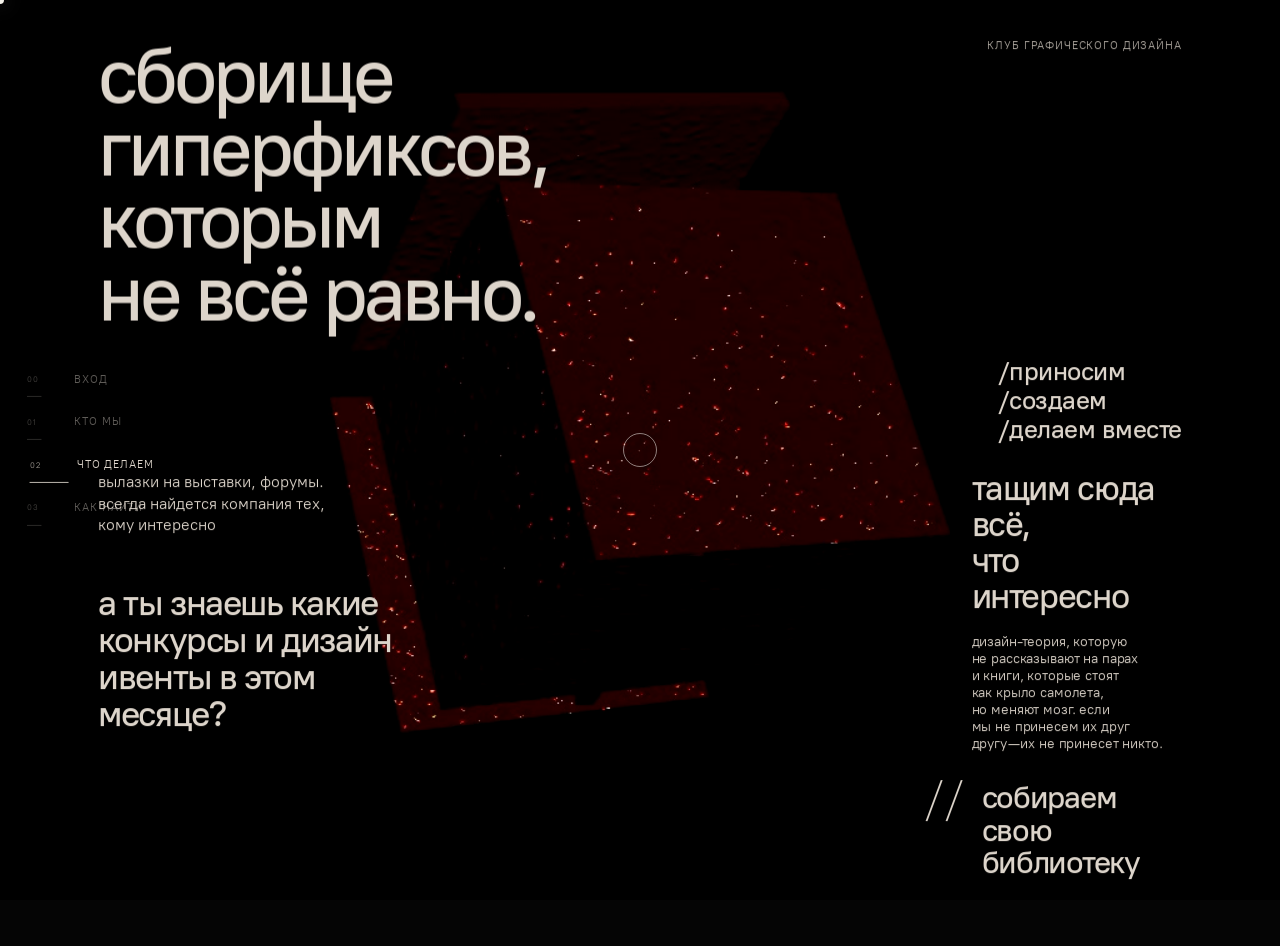
==== commit ce7912e1: "Allow video to appear after slow loading" ====
--- a/chto-my-delaem.html
+++ b/chto-my-delaem.html
@@ -93,6 +93,6 @@
 
   <script src="vendor/gsap/gsap.min.js"></script>
   <script src="vendor/gsap/ScrollTrigger.min.js"></script>
-  <script src="script.js?v=20260805-video-fix1"></script>
+  <script src="script.js?v=20260805-video-fix2"></script>
 </body>
 </html>
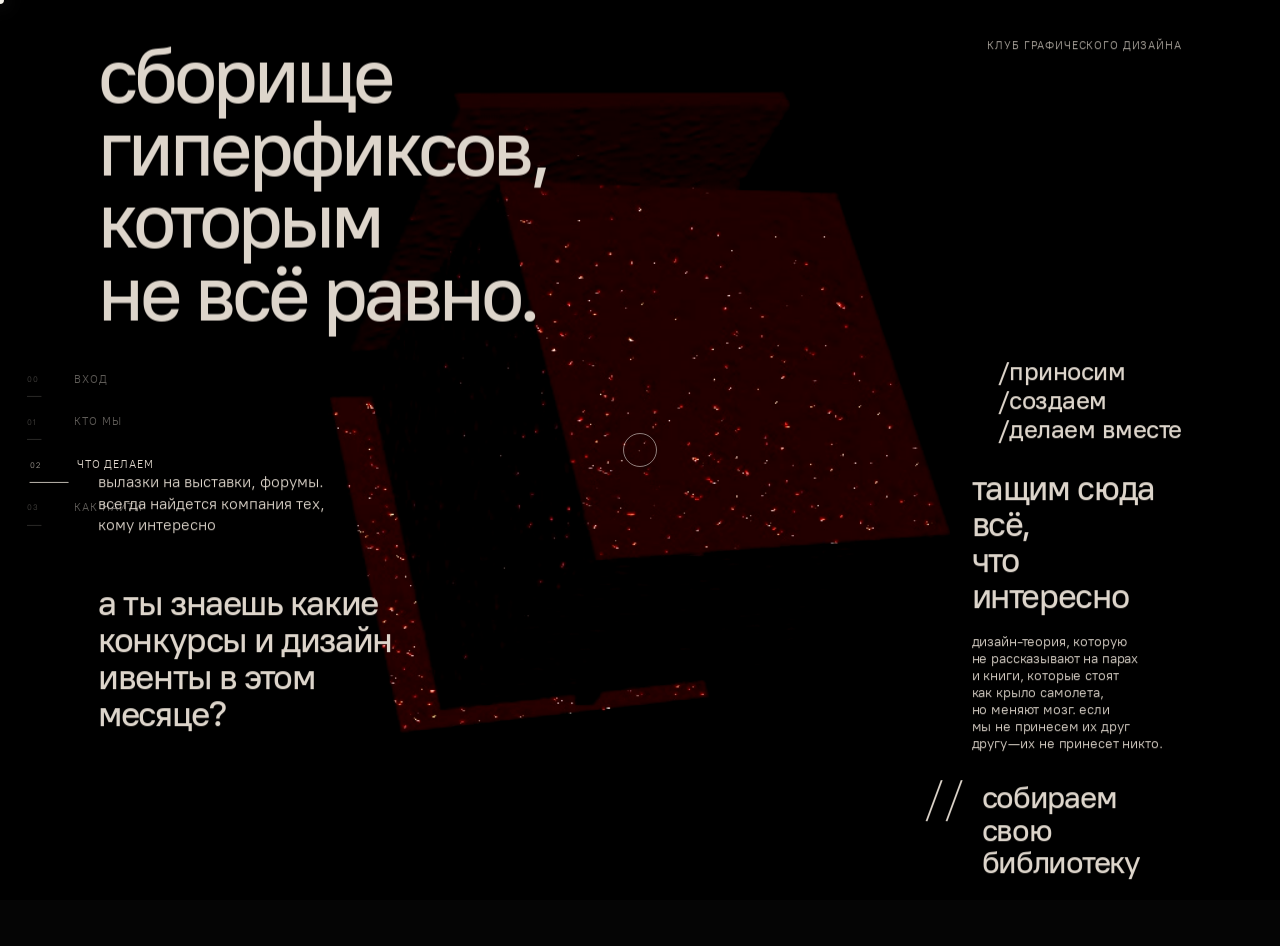
==== commit cf895db8: "Detect video that started before listeners" ====
--- a/chto-my-delaem.html
+++ b/chto-my-delaem.html
@@ -93,6 +93,6 @@
 
   <script src="vendor/gsap/gsap.min.js"></script>
   <script src="vendor/gsap/ScrollTrigger.min.js"></script>
-  <script src="script.js?v=20260805-video-fix2"></script>
+  <script src="script.js?v=20260805-video-fix3"></script>
 </body>
 </html>
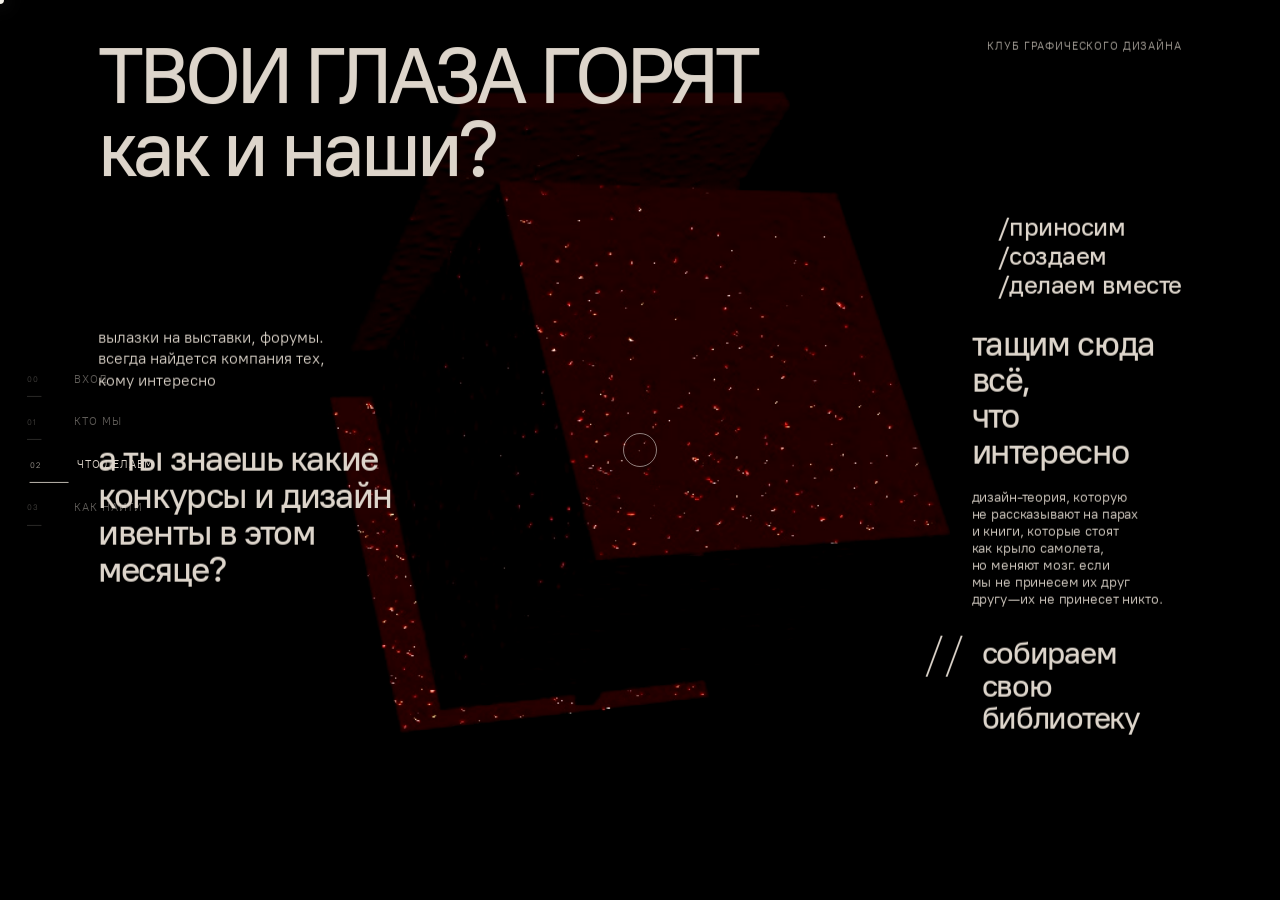
==== commit 1f53fb7e: "Refine club pages and compact layout" ====
--- a/chto-my-delaem.html
+++ b/chto-my-delaem.html
@@ -46,8 +46,8 @@
         </p>
 
         <h1 class="what-manifesto motion-heading-single">
-          сборище гиперфиксов,<br />
-          которым не&nbsp;всё равно.
+          <span class="what-line what-line--fixed">ТВОИ ГЛАЗА ГОРЯТ</span>
+          <span class="what-line what-line--fixed">как и наши?</span>
         </h1>
 
         <p class="what-side-note">
--- a/styles.css
+++ b/styles.css
@@ -533,8 +533,8 @@
   grid-template-areas:
     "topline topline topline topline . . . . . . . ."
     "kicker kicker note note . . . . signal signal signal signal"
-    ". . club club club club club club signal signal signal signal"
-    ". . . . . . . . caption caption caption caption"
+    "club club club club club club club . signal signal signal signal"
+    ". friday friday friday friday friday friday . caption caption caption caption"
     "scroll scroll scroll . . . . . caption caption caption caption";
   grid-template-rows: auto auto auto minmax(0, 1fr) auto;
   row-gap: clamp(1rem, 2vw, 1.8rem);
@@ -589,6 +589,7 @@
 .home-kicker,
 .home-hero-footnote,
 .home-club-wrap,
+.home-friday-wrap,
 .home-signal-stack,
 .home-signal-caption,
 .home-scroll-link,
@@ -671,6 +672,23 @@
 
 .home-club-line-shift {
   margin-left: clamp(7.6rem, 14vw, 12rem);
+}
+
+.home-friday-wrap {
+  grid-area: friday;
+  transform: translate(calc(var(--hero-shift-x) * -0.12), calc(var(--hero-shift-y) * -0.05));
+  transition: transform 260ms ease;
+}
+
+.home-friday {
+  align-self: start;
+  margin: 0;
+  max-width: 11ch;
+  font-size: clamp(1.83rem, 3.4vw, 3.27rem);
+  font-weight: 500;
+  line-height: 1;
+  letter-spacing: -0.05em;
+  white-space: normal;
 }
 
 .home-signal-stack {
@@ -1433,12 +1451,9 @@
   grid-template-columns: repeat(12, minmax(0, 1fr));
   grid-template-areas:
     "hero hero hero hero hero hero . . home-link home-link home-link home-link"
-    ". . . . . . . . . . . ."
-    "emergence emergence emergence . . . . . place place place place"
-    ". . . . . . . . . . . ."
-    "whole whole whole whole . . . . definition definition definition definition"
-    ". . . . . . share share share share share share";
-  grid-template-rows: auto minmax(4.4rem, 1fr) auto minmax(4rem, 1fr) auto auto;
+    ". . . . . . . . place place place place"
+    "share share share share share share . . definition definition definition definition";
+  grid-template-rows: auto minmax(2rem, 1fr) auto;
   column-gap: clamp(1rem, 1.7vw, 1.5rem);
   row-gap: clamp(1.15rem, 2.3vw, 2.15rem);
   align-items: start;
@@ -1525,7 +1540,7 @@
 
 .kto-share {
   grid-area: share;
-  justify-self: end;
+  justify-self: start;
   align-self: end;
   margin: 0;
   max-width: 36rem;
@@ -1540,12 +1555,12 @@
 .kto-share-top {
   display: grid;
   grid-template-columns: repeat(4, auto);
-  justify-content: end;
+  justify-content: start;
   column-gap: clamp(1rem, 2.2vw, 2.35rem);
 }
 
 .kto-share-bottom {
-  justify-self: end;
+  justify-self: start;
 }
 
 .kto-editorial-nav {
@@ -1763,7 +1778,7 @@
     "headline headline headline headline headline headline . . home-link home-link home-link home-link"
     ". . . . . . . . chat chat chat chat"
     "channel channel channel channel . . . . contact contact contact contact"
-    "when when when when . . . . contact contact contact contact";
+    ". . . . . . . . contact contact contact contact";
   grid-template-rows: auto auto auto auto;
   column-gap: clamp(1rem, 1.7vw, 1.45rem);
   row-gap: clamp(1.2rem, 2.4vw, 2.3rem);
@@ -1794,8 +1809,7 @@
 }
 
 .find-chat,
-.find-channel,
-.find-when {
+.find-channel {
   display: grid;
   grid-template-columns: auto minmax(0, 1fr);
   column-gap: clamp(0.75rem, 1.4vw, 1.05rem);
@@ -1814,9 +1828,17 @@
   max-width: 22rem;
 }
 
-.find-when {
-  grid-area: when;
-  max-width: 22rem;
+.find-section-link {
+  color: inherit;
+  text-decoration: none;
+  text-decoration-thickness: 1px;
+  text-underline-offset: 0.14em;
+}
+
+.find-section-link:hover,
+.find-section-link:focus-visible {
+  color: #f5f2eb;
+  text-decoration: underline;
 }
 
 .find-mark {
@@ -1891,23 +1913,6 @@
   color: var(--ink);
   text-decoration: underline;
   text-underline-offset: 0.14em;
-}
-
-.find-contact-qr {
-  width: clamp(6.6rem, 10vw, 8.4rem);
-  padding: clamp(0.48rem, 0.9vw, 0.7rem);
-  border-radius: 1.35rem;
-  background: rgba(8, 8, 10, 0.4);
-  border: 1px solid rgba(255, 255, 255, 0.12);
-  box-shadow: 0 1.1rem 2.8rem rgba(0, 0, 0, 0.18);
-  backdrop-filter: blur(10px) saturate(118%);
-  -webkit-backdrop-filter: blur(10px) saturate(118%);
-}
-
-.find-contact-qr-image {
-  display: block;
-  width: 100%;
-  height: auto;
 }
 
 .find-nav {
@@ -2054,6 +2059,7 @@
       "kicker kicker kicker kicker kicker kicker"
       "note note note note note note"
       "club club club club club club"
+      "friday friday friday friday friday friday"
       "signal signal signal signal signal signal"
       "caption caption caption caption caption caption"
       "scroll scroll scroll scroll scroll scroll";
@@ -2083,6 +2089,11 @@
 
   .home-club-line-shift {
     margin-left: min(5.8rem, 18vw);
+  }
+
+  .home-friday {
+    max-width: 10ch;
+    font-size: clamp(1.62rem, 4.93vw, 2.51rem);
   }
 
   .home-signal-stack {
@@ -2240,8 +2251,7 @@
       "home-link home-link home-link home-link home-link home-link"
       "headline headline headline headline headline headline"
       "chat chat chat contact contact contact"
-      "channel channel channel contact contact contact"
-      "when when when when when when";
+      "channel channel channel contact contact contact";
     grid-template-rows: auto;
     row-gap: 1.7rem;
     padding: 1.5rem;
@@ -2263,17 +2273,12 @@
     max-width: 17rem;
   }
 
-  .find-channel,
-  .find-when {
+  .find-channel {
     max-width: 19rem;
   }
 
   .find-contact-title {
     font-size: clamp(1.8rem, 4.4vw, 2.4rem);
-  }
-
-  .find-contact-qr {
-    width: clamp(6.1rem, 14vw, 7.4rem);
   }
 
   .kto-editorial-frame {
@@ -2282,9 +2287,8 @@
     grid-template-areas:
       "home-link home-link home-link home-link home-link home-link"
       "hero hero hero hero hero hero"
-      "emergence emergence emergence place place place"
-      "whole whole whole definition definition definition"
-      ". . . share share share";
+      "place place place definition definition definition"
+      "share share share . . .";
     grid-template-rows: auto;
     row-gap: 1.7rem;
     padding: 1.5rem;
@@ -2370,6 +2374,10 @@
     margin-left: min(4.3rem, 16vw);
   }
 
+  .home-friday {
+    font-size: clamp(1.45rem, 6.8vw, 2.04rem);
+  }
+
   .home-signal,
   .home-verb-chip {
     padding: 0.9rem;
@@ -2392,7 +2400,6 @@
       "headline"
       "chat"
       "channel"
-      "when"
       "contact";
     row-gap: 1.3rem;
     padding: 1.25rem;
@@ -2401,7 +2408,6 @@
   .find-manifesto,
   .find-chat,
   .find-channel,
-  .find-when,
   .find-contact,
   .find-nav {
     justify-self: start;
@@ -2424,8 +2430,7 @@
   }
 
   .find-chat,
-  .find-channel,
-  .find-when {
+  .find-channel {
     grid-template-columns: auto 1fr;
     column-gap: 0.8rem;
   }
@@ -2442,10 +2447,6 @@
 
   .find-contact-link {
     max-width: 100%;
-  }
-
-  .find-contact-qr {
-    width: clamp(5.6rem, 30vw, 6.9rem);
   }
 
   .find-nav {
@@ -2463,9 +2464,7 @@
     grid-template-areas:
       "home-link"
       "hero"
-      "emergence"
       "place"
-      "whole"
       "definition"
       "share";
     row-gap: 1.3rem;
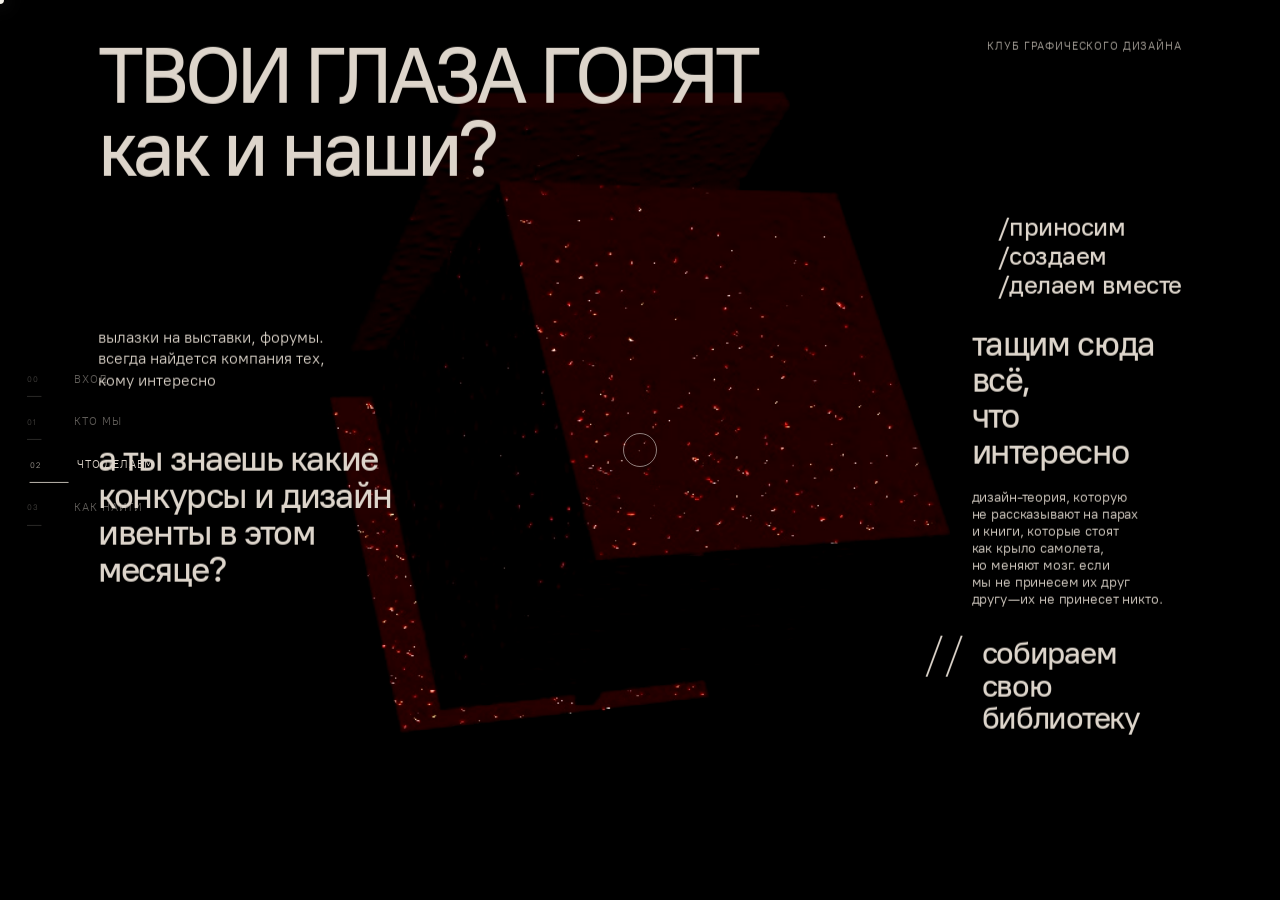
==== commit e676bd72: "Refresh stylesheet cache across pages" ====
--- a/chto-my-delaem.html
+++ b/chto-my-delaem.html
@@ -5,7 +5,7 @@
   <meta name="viewport" content="width=device-width, initial-scale=1.0" />
   <title>Что мы делаем — Pulse Atelier</title>
   <meta name="description" content="Страница Что мы делаем" />
-  <link rel="stylesheet" href="styles.css?v=20260805-nav-fix1" />
+  <link rel="stylesheet" href="styles.css?v=20260811-layout2" />
 </head>
 <body class="page-what">
   <div class="background-media" aria-hidden="true">
